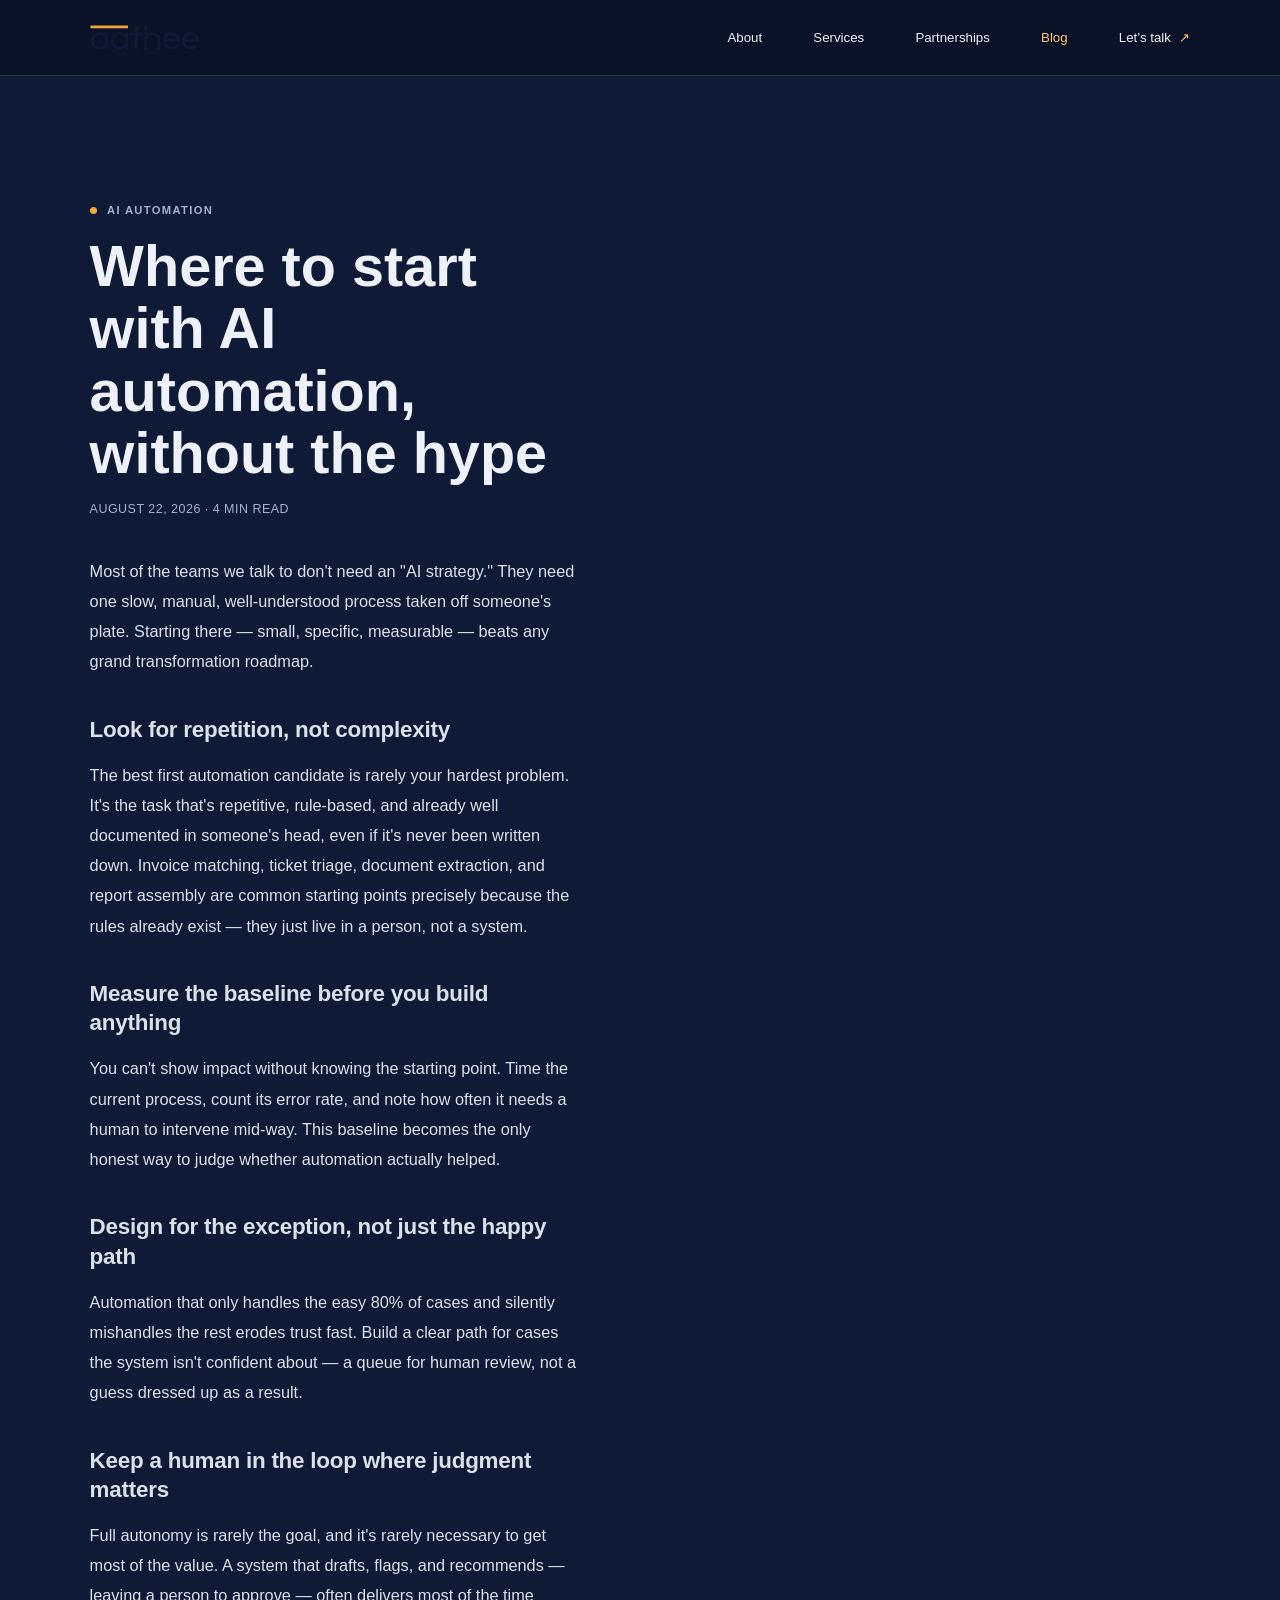
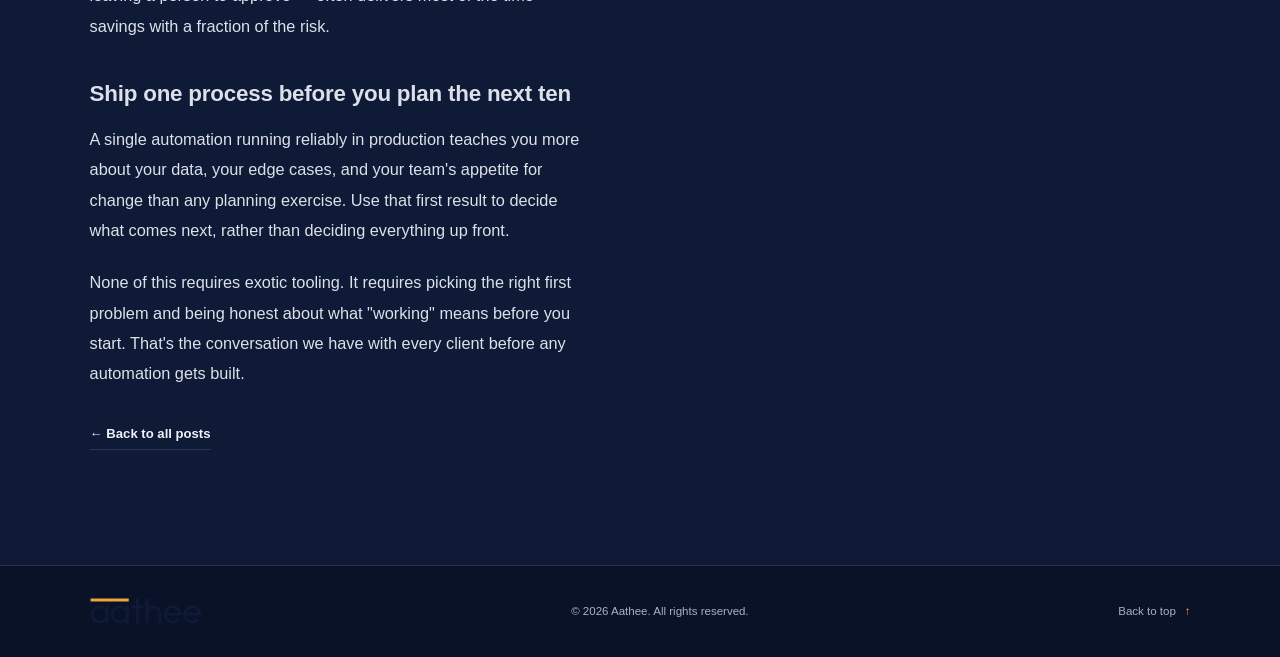
==== blog-ai-automation-where-to-start.html @ f7e542e9 "Add blog section with listing page and three articles Adds a Blog nav link, a blog.html listing page" ====
<!doctype html>
<html lang="en">
<head>
  <meta charset="utf-8">
  <meta name="viewport" content="width=device-width, initial-scale=1">
  <meta name="theme-color" content="#0E1A36">
  <meta name="description" content="Most teams don't need a grand AI strategy — they need one well-chosen process automated well. A grounded way to find it.">
  <title>Where to start with AI automation, without the hype — Aathee Blog</title>
  <link rel="icon" href="assets/brand/favicon.ico" sizes="32x32">
  <link rel="icon" href="assets/brand/favicon.svg" type="image/svg+xml">
  <link rel="apple-touch-icon" href="assets/brand/apple-touch-icon.png">
  <link rel="manifest" href="assets/brand/manifest.webmanifest">
  <link rel="stylesheet" href="style.css">
  <script src="script.js" defer></script>
</head>
<body>
  <header class="site-header site-header--static">
    <a class="wordmark" href="index.html" aria-label="Aathee home"><img src="assets/brand/aathee-wordmark-color.svg" alt=""></a>
    <nav class="site-nav" aria-label="Main navigation">
      <a href="index.html#about">About</a>
      <a href="index.html#services">Services</a>
      <a href="index.html#partnerships">Partnerships</a>
      <a href="blog.html" aria-current="page">Blog</a>
      <a class="nav-contact" href="index.html#contact">Let’s talk <span aria-hidden="true">↗</span></a>
    </nav>
  </header>

  <main>
    <article class="post section-wrap">
      <p class="eyebrow"><span class="eyebrow__dot"></span> AI Automation</p>
      <h1>Where to start with AI automation, without the hype</h1>
      <p class="post__meta"><time datetime="2026-08-22">August 22, 2026</time> · 4 min read</p>
      <div class="post__body">
        <p>Most of the teams we talk to don't need an "AI strategy." They need one slow, manual, well-understood process taken off someone's plate. Starting there — small, specific, measurable — beats any grand transformation roadmap.</p>

        <h2>Look for repetition, not complexity</h2>
        <p>The best first automation candidate is rarely your hardest problem. It's the task that's repetitive, rule-based, and already well documented in someone's head, even if it's never been written down. Invoice matching, ticket triage, document extraction, and report assembly are common starting points precisely because the rules already exist — they just live in a person, not a system.</p>

        <h2>Measure the baseline before you build anything</h2>
        <p>You can't show impact without knowing the starting point. Time the current process, count its error rate, and note how often it needs a human to intervene mid-way. This baseline becomes the only honest way to judge whether automation actually helped.</p>

        <h2>Design for the exception, not just the happy path</h2>
        <p>Automation that only handles the easy 80% of cases and silently mishandles the rest erodes trust fast. Build a clear path for cases the system isn't confident about — a queue for human review, not a guess dressed up as a result.</p>

        <h2>Keep a human in the loop where judgment matters</h2>
        <p>Full autonomy is rarely the goal, and it's rarely necessary to get most of the value. A system that drafts, flags, and recommends — leaving a person to approve — often delivers most of the time savings with a fraction of the risk.</p>

        <h2>Ship one process before you plan the next ten</h2>
        <p>A single automation running reliably in production teaches you more about your data, your edge cases, and your team's appetite for change than any planning exercise. Use that first result to decide what comes next, rather than deciding everything up front.</p>

        <p>None of this requires exotic tooling. It requires picking the right first problem and being honest about what "working" means before you start. That's the conversation we have with every client before any automation gets built.</p>
      </div>
      <a class="text-link" href="blog.html">← Back to all posts</a>
    </article>
  </main>

  <footer class="site-footer">
    <a class="wordmark wordmark--footer" href="index.html" aria-label="Aathee, back to top"><img src="assets/brand/aathee-wordmark-color.svg" alt=""></a>
    <p>© 2026 Aathee. All rights reserved.</p>
    <a class="footer-top" href="index.html#home">Back to top <span aria-hidden="true">↑</span></a>
  </footer>
</body>
</html>
---- style.css ----
/* Aathee's visual foundation: midnight navy, network blue, and saffron light. */
:root {
  color-scheme: dark;
  --color-paper: #0e1a36;
  --color-white: #eef2f8;
  --color-ink: #eef2f8;
  --color-muted: #a6b2ca;
  --color-line: rgb(166 187 226 / 18%);
  --color-sun: #f2a33a;
  --color-sun-light: #ffc46b;
  --color-sea: #81afff;
  --color-panel: #121f3d;
  --color-deep: #091226;
  --font-body: "Avenir Next", Avenir, "Segoe UI", sans-serif;
  --font-display: Georgia, "Times New Roman", serif;
  --page-gutter: 7vw;
}

* { box-sizing: border-box; }
html { scroll-behavior: smooth; scroll-padding-top: 5.5rem; }
body { margin: 0; background: var(--color-paper); color: var(--color-ink); font-family: var(--font-body); font-size: 16px; -webkit-font-smoothing: antialiased; }
a { color: inherit; text-decoration: none; }
button, input, textarea { font: inherit; }
::selection { color: #0e1a36; background: var(--color-sun-light); }

.site-header {
  position: absolute;
  z-index: 2;
  top: 0;
  left: 0;
  display: flex;
  width: 100%;
  height: 76px;
  align-items: center;
  justify-content: space-between;
  padding: 0 var(--page-gutter);
  color: var(--color-white);
}
.wordmark { display: inline-flex; width: clamp(90px, 9vw, 118px); flex: 0 0 auto; }
.wordmark img { display: block; width: 100%; height: auto; }
.site-nav { display: flex; align-items: center; gap: clamp(1.25rem, 4vw, 3.5rem); font-size: .83rem; }
.site-nav a, .footer-top { transition: opacity .2s ease; }
.site-nav a:hover, .footer-top:hover { opacity: .7; }
.nav-contact span { padding-left: .3rem; color: var(--color-sun-light); }

.hero {
  position: relative;
  display: flex;
  min-height: min(790px, 100svh);
  min-height: max(660px, min(790px, 100svh));
  align-items: center;
  overflow: hidden;
  background: var(--color-deep);
  color: var(--color-white);
}
.hero::after {
  position: absolute;
  inset: 0;
  background: linear-gradient(90deg, rgb(5 10 25 / 88%) 0%, rgb(7 15 33 / 72%) 36%, rgb(7 15 33 / 22%) 70%, rgb(7 15 33 / 8%) 100%), linear-gradient(0deg, rgb(8 15 33 / 78%) 0%, transparent 36%);
  content: "";
}
.hero__image { position: absolute; inset: 0; width: 100%; height: 100%; object-fit: cover; object-position: center 54%; animation: image-arrive 1.2s ease-out both; }
.hero__content { position: relative; z-index: 1; width: min(760px, 80%); margin: 3rem 0 0 var(--page-gutter); animation: rise-in .8s .12s both; }
.eyebrow { display: flex; align-items: center; gap: .65rem; margin: 0; color: var(--color-muted); font-size: .7rem; font-weight: 650; letter-spacing: .12em; text-transform: uppercase; }
.hero__eyebrow { color: rgb(255 255 255 / 84%); }
.hero__eyebrow span { width: 7px; height: 7px; border-radius: 50%; background: var(--color-sun-light); }
.hero h1, h2 { margin: 0; font-size: clamp(3.2rem, 7.6vw, 6.8rem); font-weight: 450; letter-spacing: -.055em; line-height: .99; }
.hero h1 { margin-top: 1.5rem; }
.hero h1 em, h2 em { color: var(--color-sun-light); font-family: var(--font-display); font-weight: 400; }
.hero__summary { max-width: 27rem; margin: 1.5rem 0 2rem; color: rgb(255 255 255 / 86%); font-size: 1rem; line-height: 1.7; }
.button { display: inline-flex; min-height: 52px; align-items: center; justify-content: center; gap: 2rem; padding: 0 1.35rem; border: 1px solid transparent; cursor: pointer; font-size: .84rem; font-weight: 600; transition: background .2s ease, color .2s ease, transform .2s ease; }
.button:hover { transform: translateY(-2px); }
.button span { font-size: 1.05rem; }
.button--light { background: var(--color-sun); color: #0e1a36; }
.button--light:hover { background: var(--color-sun-light); }
.hero__scroll, .hero__index { position: absolute; z-index: 1; bottom: 2rem; color: rgb(255 255 255 / 78%); font-size: .67rem; letter-spacing: .09em; text-transform: uppercase; }
.hero__scroll { left: var(--page-gutter); display: flex; align-items: center; gap: .8rem; }
.hero__scroll span:last-child { font-size: 1rem; }
.hero__index { right: var(--page-gutter); }

.section-wrap { padding-right: var(--page-gutter); padding-left: var(--page-gutter); }
.about { display: grid; grid-template-columns: 1fr 2.1fr; gap: 3rem; padding-top: clamp(6rem, 11vw, 10rem); padding-bottom: clamp(6rem, 11vw, 10rem); }
.about__label { display: flex; flex-direction: column; align-items: flex-start; justify-content: space-between; }
.eyebrow__dot { width: 7px; height: 7px; border-radius: 50%; background: var(--color-sun); }
.section-number { color: #90a1c0; font-family: var(--font-display); font-size: 1rem; }
.about h2, .services h2, .contact h2 { font-size: clamp(2.5rem, 5.4vw, 4.6rem); line-height: 1.07; }
.about h2 em, .services h2 em, .contact h2 em { color: var(--color-sun-light); }
.about__details { display: grid; grid-template-columns: 1fr 1fr; column-gap: 3rem; row-gap: 1.25rem; margin-top: 2rem; }
.about__details p { margin: 0; color: var(--color-muted); font-size: .9rem; line-height: 1.8; }
.about__details .about__lead { color: var(--color-ink); font-size: 1.05rem; line-height: 1.65; }
.text-link { display: inline-flex; width: fit-content; align-items: center; gap: .8rem; border-bottom: 1px solid var(--color-line); padding-bottom: .45rem; font-size: .82rem; font-weight: 600; }
.text-link span { color: var(--color-sun); }

.services { background: var(--color-panel); }
.services__inner { padding-top: clamp(5rem, 9vw, 8rem); padding-bottom: clamp(5rem, 9vw, 8rem); }
.services__heading { display: flex; align-items: flex-end; justify-content: space-between; gap: 2rem; margin-bottom: 3rem; }
.services h2 { margin-top: 1.3rem; }
.services__intro { max-width: 18rem; margin: 0 0 .45rem; color: var(--color-muted); font-size: .9rem; line-height: 1.75; }
.service-grid { display: grid; grid-template-columns: repeat(4, 1fr); border-top: 1px solid var(--color-line); border-bottom: 1px solid var(--color-line); }
.service-card { position: relative; min-height: 256px; padding: 1.7rem 1.45rem 2rem 0; }
.service-card + .service-card { border-left: 1px solid var(--color-line); padding-left: 1.45rem; }
.service-card__icon { display: inline-flex; width: 34px; height: 34px; align-items: center; justify-content: center; color: #9ebeff; }
.service-card__icon svg { width: 32px; height: 32px; }
.service-card__number { position: absolute; top: 1.9rem; right: 1.25rem; color: #90a1c0; font-family: var(--font-display); font-size: .78rem; }
.service-card h3 { margin: 1.65rem 0 .65rem; font-size: 1rem; font-weight: 600; }
.service-card p { max-width: 15rem; margin: 0; color: var(--color-muted); font-size: .82rem; line-height: 1.7; }
.service-card__arrow { position: absolute; right: 1.25rem; bottom: 1.35rem; color: var(--color-sun); opacity: 0; transform: translate(-4px, 4px); transition: opacity .2s ease, transform .2s ease; }
.service-card:hover .service-card__arrow { opacity: 1; transform: translate(0); }

.contact { display: grid; grid-template-columns: 1fr 1fr; gap: clamp(3rem, 10vw, 9rem); padding-top: clamp(6rem, 11vw, 10rem); padding-bottom: clamp(6rem, 11vw, 10rem); }
.contact__intro { position: relative; }
.contact__intro .section-number { position: absolute; top: 0; right: 0; }
.contact h2 { margin-top: 2.7rem; }
.contact__intro > p:not(.eyebrow) { max-width: 23rem; margin: 1.25rem 0 1.5rem; color: var(--color-muted); font-size: .9rem; line-height: 1.75; }
.contact-details { align-self: center; }
.contact-details__label { margin: 0 0 1.2rem; color: var(--color-muted); font-size: .7rem; font-weight: 650; letter-spacing: .12em; text-transform: uppercase; }
.contact-detail { display: flex; align-items: baseline; justify-content: space-between; gap: 1rem; border-bottom: 1px solid var(--color-line); padding: 1.1rem 0; }
.contact-detail__type { color: var(--color-muted); font-size: .78rem; }
.contact-detail__value { font-size: .95rem; }
.contact-detail__value span { padding-left: .55rem; color: var(--color-sun); transition: transform .2s ease; }
.contact-detail:hover .contact-detail__value span { display: inline-block; transform: translate(2px, -2px); }

.partnerships { display: grid; grid-template-columns: .9fr 1.1fr; gap: clamp(3rem, 9vw, 8rem); padding-top: clamp(6rem, 11vw, 10rem); padding-bottom: clamp(6rem, 11vw, 10rem); }
.partnerships__intro { position: relative; }
.partnerships__intro .section-number { position: absolute; top: 0; right: 0; }
.partnerships h2 { margin-top: 2.7rem; font-size: clamp(2.5rem, 5.4vw, 4.6rem); line-height: 1.07; }
.partnerships h2 em { color: var(--color-sun-light); }
.partnerships__intro > p:not(.eyebrow) { max-width: 27rem; margin: 1.25rem 0 0; color: var(--color-muted); font-size: .9rem; line-height: 1.75; }
.partnerships__intro > .partnerships__lead { color: var(--color-ink); font-size: 1.05rem; line-height: 1.65; }
.partnerships__services { align-self: center; }
.partnerships__label { margin: 0 0 1rem; color: var(--color-muted); font-size: .7rem; font-weight: 650; letter-spacing: .12em; text-transform: uppercase; }
.partnership-list { margin: 0; padding: 0; border-top: 1px solid var(--color-line); list-style: none; }
.partnership-list li { display: grid; grid-template-columns: 2.25rem 1fr; gap: .65rem; border-bottom: 1px solid var(--color-line); padding: 1rem 0; }
.partnership-list__number { padding-top: .12rem; color: var(--color-sun); font-family: var(--font-display); font-size: .82rem; }
.partnership-list h3 { margin: 0; font-size: .9rem; font-weight: 600; }
.partnership-list p { margin: .4rem 0 0; color: var(--color-muted); font-size: .8rem; line-height: 1.6; }

.site-footer { display: flex; min-height: 92px; align-items: center; justify-content: space-between; gap: 1rem; border-top: 1px solid var(--color-line); background: var(--color-deep); padding: 1.25rem var(--page-gutter); }
.wordmark--footer { width: 112px; }
.site-footer p, .footer-top { margin: 0; color: var(--color-muted); font-size: .72rem; }
.footer-top span { padding-left: .35rem; color: var(--color-sun); }

.site-header--static { position: static; border-bottom: 1px solid var(--color-line); background: var(--color-deep); }
.site-header--static .wordmark { width: clamp(90px, 9vw, 110px); }
.site-nav a[aria-current="page"] { color: var(--color-sun-light); }

.page-hero { max-width: 46rem; padding-top: clamp(5rem, 10vw, 8rem); padding-bottom: clamp(3rem, 6vw, 4.5rem); }
.page-hero h1 { font-size: clamp(2.8rem, 6.4vw, 5.2rem); }
.page-hero h1 em { color: var(--color-sun-light); font-family: var(--font-display); font-weight: 400; }
.page-hero__lead { max-width: 32rem; margin: 1.5rem 0 0; color: var(--color-muted); font-size: 1.02rem; line-height: 1.75; }

.blog-list { display: flex; flex-direction: column; padding-bottom: clamp(5rem, 9vw, 8rem); border-top: 1px solid var(--color-line); }
.blog-card { padding: 2.25rem 0; border-bottom: 1px solid var(--color-line); }
.blog-card__meta { margin: 0 0 .75rem; color: var(--color-muted); font-size: .72rem; font-weight: 650; letter-spacing: .1em; text-transform: uppercase; }
.blog-card__meta span { color: var(--color-sun); }
.blog-card h2 { margin: 0 0 .85rem; font-size: clamp(1.35rem, 2.6vw, 1.9rem); font-weight: 600; letter-spacing: -.02em; line-height: 1.25; }
.blog-card h2 a { transition: color .2s ease; }
.blog-card h2 a:hover { color: var(--color-sun-light); }
.blog-card p { max-width: 42rem; margin: 0 0 1.1rem; color: var(--color-muted); font-size: .92rem; line-height: 1.75; }

.post { max-width: 42rem; padding-top: clamp(5rem, 10vw, 8rem); padding-bottom: clamp(5rem, 9vw, 8rem); }
.post h1 { margin: 1.2rem 0 0; font-size: clamp(2.3rem, 5vw, 3.6rem); line-height: 1.08; }
.post__meta { margin: 1.1rem 0 0; color: var(--color-muted); font-size: .78rem; letter-spacing: .04em; text-transform: uppercase; }
.post__body { margin-top: 2.5rem; color: rgb(238 242 248 / 92%); font-size: 1.02rem; line-height: 1.85; }
.post__body p { margin: 0 0 1.4rem; }
.post__body h2 { margin: 2.4rem 0 1rem; font-size: 1.4rem; font-weight: 600; letter-spacing: -.01em; line-height: 1.3; }
.post__body ul { margin: 0 0 1.4rem; padding-left: 1.2rem; color: rgb(238 242 248 / 92%); }
.post__body li { margin-bottom: .55rem; line-height: 1.75; }
.post__body + .text-link { margin-top: 1rem; }

@media (max-width: 560px) {
  .page-hero, .post { padding-top: 4rem; }
  .blog-card { padding: 1.75rem 0; }
}

/* Reveal motion only activates when JavaScript is available. */
.js-enabled .reveal { opacity: 0; transform: translateY(16px); transition: opacity .65s ease, transform .65s ease; }
.js-enabled .reveal.is-visible { opacity: 1; transform: translateY(0); }
@keyframes rise-in { from { opacity: 0; transform: translateY(18px); } to { opacity: 1; transform: translateY(0); } }
@keyframes image-arrive { from { transform: scale(1.035); } to { transform: scale(1); } }

@media (min-width: 1500px) { :root { --page-gutter: max(7vw, calc((100vw - 1320px) / 2)); } }
@media (max-width: 800px) {
  :root { --page-gutter: 6vw; }
  .about { grid-template-columns: 1fr; gap: 2.5rem; }
  .about__label { flex-direction: row; align-items: center; }
  .about__body { max-width: 680px; }
  .service-grid { grid-template-columns: repeat(2, 1fr); }
  .service-card { min-height: 230px; padding-right: 1rem; }
  .service-card + .service-card { padding-left: 1rem; }
  .service-card:nth-child(3) { border-left: 0; }
  .service-card:nth-child(n+3) { border-top: 1px solid var(--color-line); }
  .partnerships { grid-template-columns: 1fr; gap: 2.5rem; }
  .contact { gap: 3rem; }
}
@media (max-width: 560px) {
  :root { --page-gutter: 1.25rem; }
  .site-header { height: 68px; }
  .site-nav { gap: 1.1rem; font-size: .75rem; }
  .site-nav a:first-child { display: none; }
  .hero { min-height: 680px; min-height: max(600px, 92svh); align-items: flex-end; padding-bottom: 8rem; }
  .hero__image { object-position: 62% center; }
  .hero::after { background: linear-gradient(90deg, rgb(5 10 25 / 76%), rgb(7 15 33 / 12%)), linear-gradient(0deg, rgb(8 15 33 / 82%), transparent 72%); }
  .hero__content { width: calc(100% - 2 * var(--page-gutter)); margin: 0 var(--page-gutter); }
  .hero h1 { font-size: clamp(3rem, 13vw, 4.2rem); }
  .hero__summary { max-width: 20rem; font-size: .9rem; }
  .hero__scroll, .hero__index { bottom: 1.5rem; }
  .about__details { grid-template-columns: 1fr; gap: 1rem; }
  .about h2, .services h2, .contact h2 { font-size: clamp(2.35rem, 10vw, 3.35rem); }
  .services__heading { display: block; }
  .services__intro { margin-top: 1.25rem; }
  .service-grid { grid-template-columns: 1fr; }
  .service-card, .service-card + .service-card { min-height: 205px; border-left: 0; padding: 1.35rem .25rem 1.5rem 0; }
  .service-card + .service-card { border-top: 1px solid var(--color-line); }
  .service-card h3 { margin-top: 1rem; }
  .service-card__number { top: 1.55rem; right: .25rem; }
  .contact { grid-template-columns: 1fr; gap: 3rem; }
  .partnerships h2 { font-size: clamp(2.35rem, 10vw, 3.35rem); }
  .contact__intro .section-number { right: .1rem; }
  .site-footer { min-height: 100px; flex-wrap: wrap; }
  .site-footer p { order: 3; width: 100%; }
}
@media (prefers-reduced-motion: reduce) {
  *, *::before, *::after { scroll-behavior: auto !important; animation-duration: .01ms !important; animation-iteration-count: 1 !important; transition-duration: .01ms !important; }
  .js-enabled .reveal { opacity: 1; transform: none; }
}
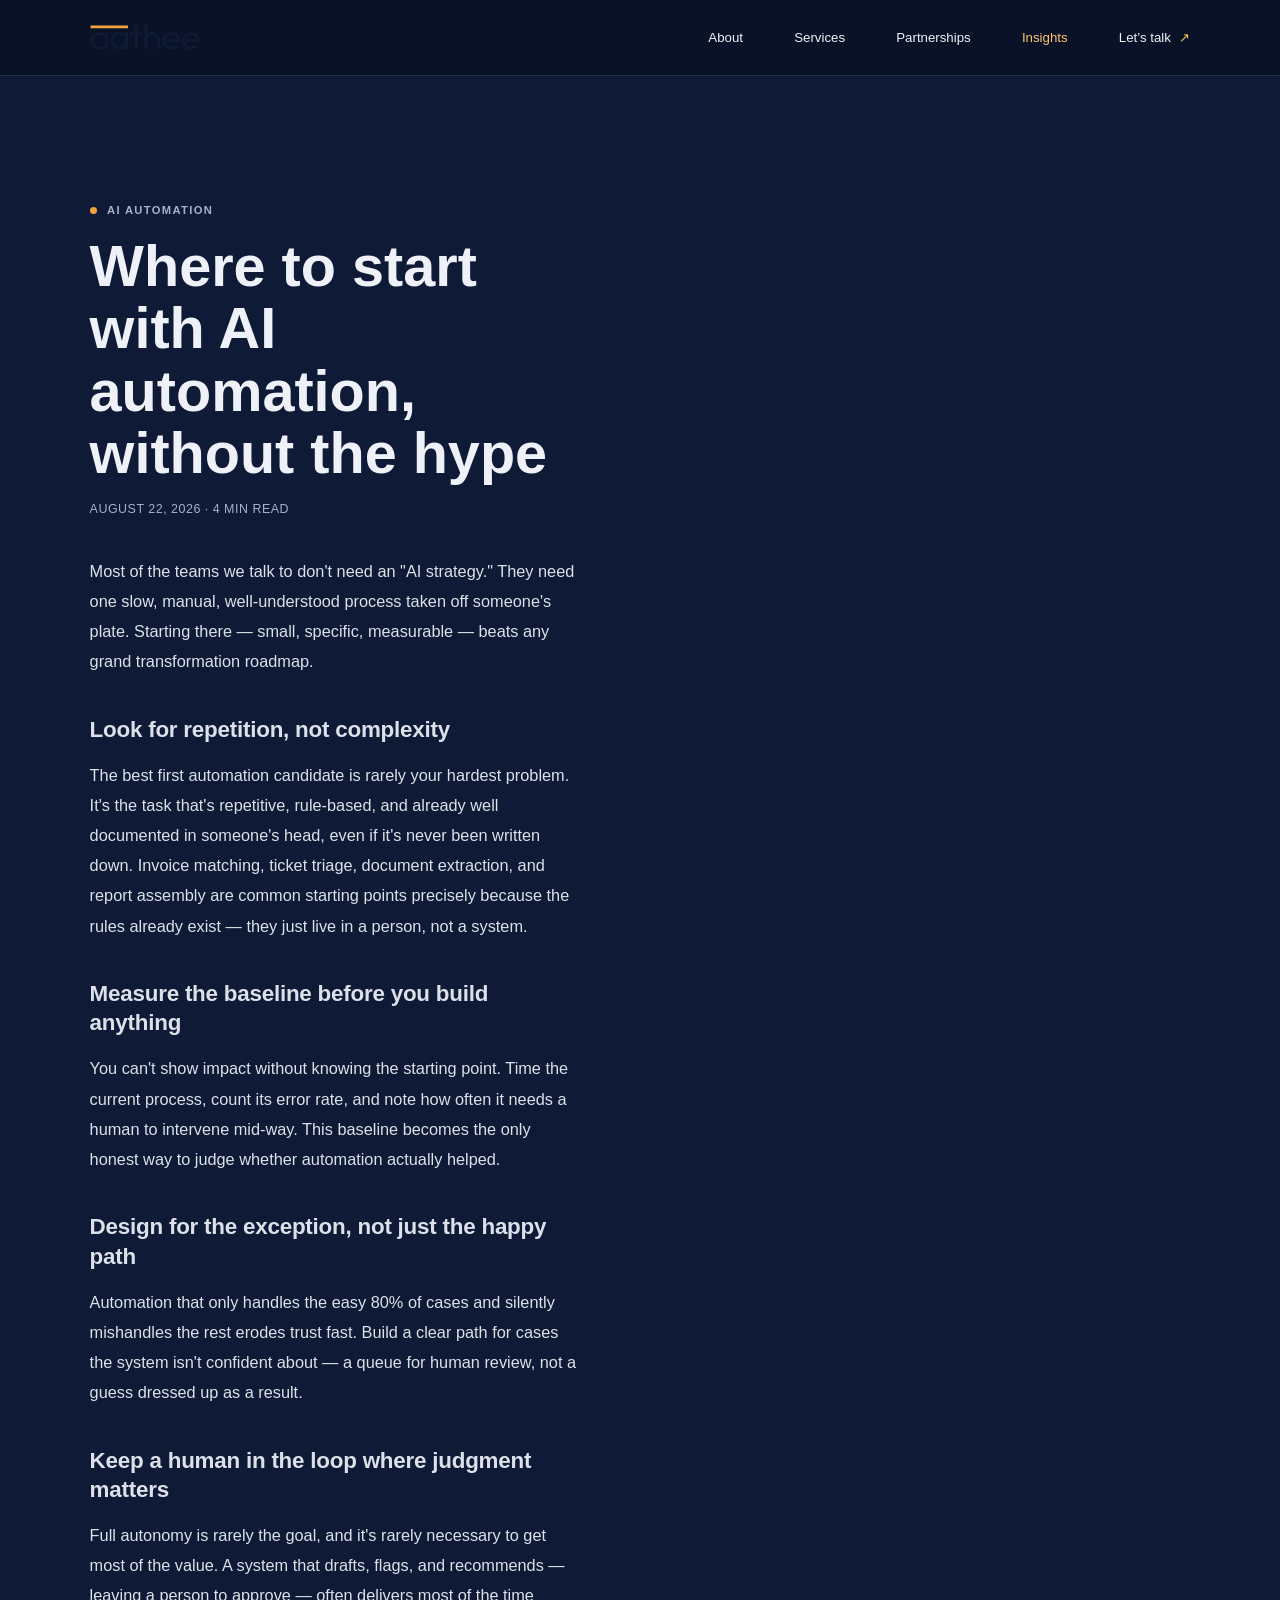
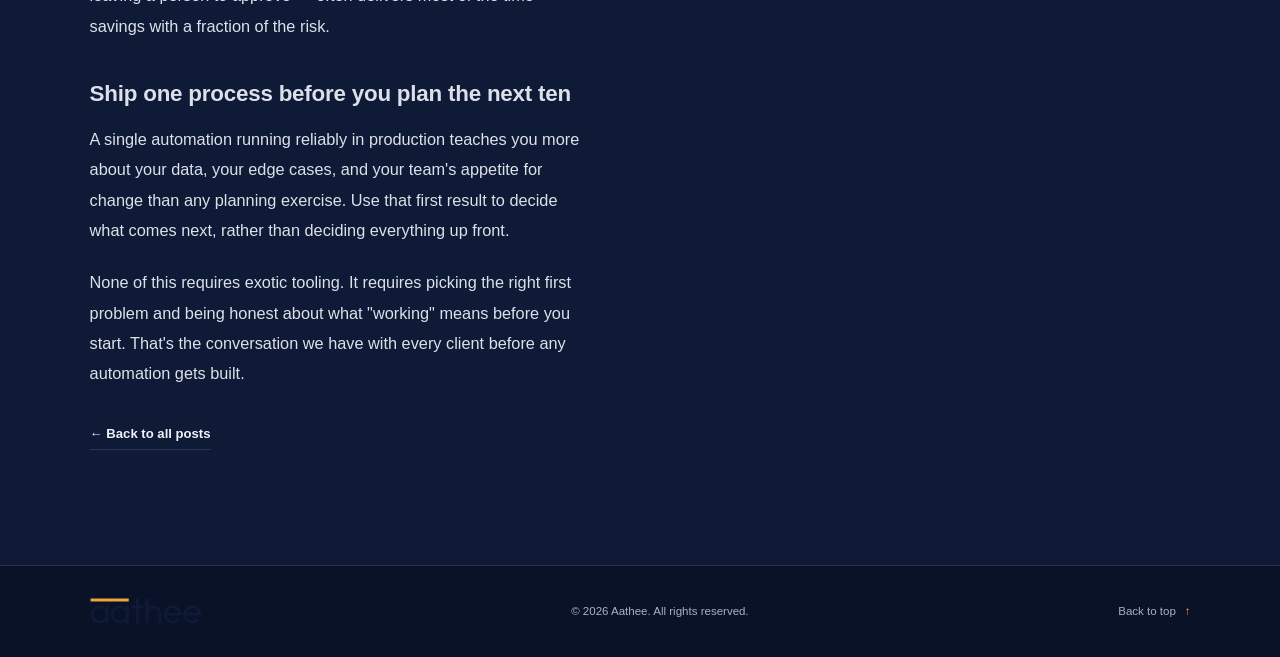
==== commit aac412cc: "Add UX maturity layer: problem recognition, service depth, trust, and structured conversion Implemen" ====
--- a/blog-ai-automation-where-to-start.html
+++ b/blog-ai-automation-where-to-start.html
@@ -14,18 +14,22 @@
   <script src="script.js" defer></script>
 </head>
 <body>
+  <a class="skip-link" href="#main">Skip to content</a>
   <header class="site-header site-header--static">
     <a class="wordmark" href="index.html" aria-label="Aathee home"><img src="assets/brand/aathee-wordmark-color.svg" alt=""></a>
-    <nav class="site-nav" aria-label="Main navigation">
+    <button class="nav-toggle" type="button" aria-expanded="false" aria-controls="site-nav" aria-label="Toggle navigation">
+      <svg viewBox="0 0 24 24" fill="none" aria-hidden="true"><path d="M3 6h18M3 12h18M3 18h18" stroke="currentColor" stroke-width="1.6" stroke-linecap="round"/></svg>
+    </button>
+    <nav class="site-nav" id="site-nav" aria-label="Main navigation">
       <a href="index.html#about">About</a>
       <a href="index.html#services">Services</a>
       <a href="index.html#partnerships">Partnerships</a>
-      <a href="blog.html" aria-current="page">Blog</a>
+      <a href="blog.html" aria-current="page">Insights</a>
       <a class="nav-contact" href="index.html#contact">Let’s talk <span aria-hidden="true">↗</span></a>
     </nav>
   </header>
 
-  <main>
+  <main id="main">
     <article class="post section-wrap">
       <p class="eyebrow"><span class="eyebrow__dot"></span> AI Automation</p>
       <h1>Where to start with AI automation, without the hype</h1>
--- a/style.css
+++ b/style.css
@@ -22,6 +22,24 @@
 a { color: inherit; text-decoration: none; }
 button, input, textarea { font: inherit; }
 ::selection { color: #0e1a36; background: var(--color-sun-light); }
+a:focus-visible, button:focus-visible, input:focus-visible, textarea:focus-visible, summary:focus-visible {
+  outline: 2px solid var(--color-sun-light);
+  outline-offset: 3px;
+  border-radius: 2px;
+}
+.skip-link {
+  position: absolute;
+  z-index: 20;
+  top: -3rem;
+  left: 0;
+  padding: .85rem 1.25rem;
+  background: var(--color-sun);
+  color: #0e1a36;
+  font-size: .82rem;
+  font-weight: 700;
+  transition: top .2s ease;
+}
+.skip-link:focus { top: 0; }
 
 .site-header {
   position: absolute;
@@ -42,6 +60,8 @@
 .site-nav a, .footer-top { transition: opacity .2s ease; }
 .site-nav a:hover, .footer-top:hover { opacity: .7; }
 .nav-contact span { padding-left: .3rem; color: var(--color-sun-light); }
+.nav-toggle { display: none; width: 34px; height: 34px; padding: 0; border: 0; background: transparent; color: inherit; cursor: pointer; align-items: center; justify-content: center; }
+.nav-toggle svg { width: 22px; height: 22px; }
 
 .hero {
   position: relative;
@@ -68,11 +88,14 @@
 .hero h1 { margin-top: 1.5rem; }
 .hero h1 em, h2 em { color: var(--color-sun-light); font-family: var(--font-display); font-weight: 400; }
 .hero__summary { max-width: 27rem; margin: 1.5rem 0 2rem; color: rgb(255 255 255 / 86%); font-size: 1rem; line-height: 1.7; }
+.hero__actions { display: flex; align-items: center; gap: 1.75rem; flex-wrap: wrap; }
 .button { display: inline-flex; min-height: 52px; align-items: center; justify-content: center; gap: 2rem; padding: 0 1.35rem; border: 1px solid transparent; cursor: pointer; font-size: .84rem; font-weight: 600; transition: background .2s ease, color .2s ease, transform .2s ease; }
 .button:hover { transform: translateY(-2px); }
 .button span { font-size: 1.05rem; }
 .button--light { background: var(--color-sun); color: #0e1a36; }
 .button--light:hover { background: var(--color-sun-light); }
+.text-link--light { border-bottom-color: rgb(255 255 255 / 32%); color: rgb(255 255 255 / 92%); }
+.text-link--light span { color: var(--color-sun-light); }
 .hero__scroll, .hero__index { position: absolute; z-index: 1; bottom: 2rem; color: rgb(255 255 255 / 78%); font-size: .67rem; letter-spacing: .09em; text-transform: uppercase; }
 .hero__scroll { left: var(--page-gutter); display: flex; align-items: center; gap: .8rem; }
 .hero__scroll span:last-child { font-size: 1rem; }
@@ -91,34 +114,97 @@
 .text-link { display: inline-flex; width: fit-content; align-items: center; gap: .8rem; border-bottom: 1px solid var(--color-line); padding-bottom: .45rem; font-size: .82rem; font-weight: 600; }
 .text-link span { color: var(--color-sun); }
 
+.problems { padding-top: clamp(5rem, 9vw, 8rem); padding-bottom: clamp(5rem, 9vw, 8rem); }
+.problems__intro { position: relative; max-width: 46rem; margin-bottom: 2.5rem; }
+.problems__intro .section-number { position: absolute; top: 0; right: 0; }
+.problems h2 { margin-top: 1.3rem; font-size: clamp(2.3rem, 4.6vw, 3.6rem); line-height: 1.1; }
+.problems h2 em { color: var(--color-sun-light); font-family: var(--font-display); font-weight: 400; }
+.problems__lead { max-width: 34rem; margin: 1.1rem 0 0; color: var(--color-muted); font-size: .95rem; line-height: 1.75; }
+.problem-grid { display: grid; grid-template-columns: repeat(2, 1fr); column-gap: 3rem; row-gap: 1.75rem; margin: 0; padding-top: 1.75rem; list-style: none; border-top: 1px solid var(--color-line); }
+.problem-item h3 { margin: 0 0 .4rem; font-size: .95rem; font-weight: 600; }
+.problem-item p { margin: 0; color: var(--color-muted); font-size: .85rem; line-height: 1.7; }
+
 .services { background: var(--color-panel); }
 .services__inner { padding-top: clamp(5rem, 9vw, 8rem); padding-bottom: clamp(5rem, 9vw, 8rem); }
 .services__heading { display: flex; align-items: flex-end; justify-content: space-between; gap: 2rem; margin-bottom: 3rem; }
 .services h2 { margin-top: 1.3rem; }
+.services__heading .section-number { display: block; margin-top: .5rem; }
 .services__intro { max-width: 18rem; margin: 0 0 .45rem; color: var(--color-muted); font-size: .9rem; line-height: 1.75; }
 .service-grid { display: grid; grid-template-columns: repeat(4, 1fr); border-top: 1px solid var(--color-line); border-bottom: 1px solid var(--color-line); }
 .service-card { position: relative; min-height: 256px; padding: 1.7rem 1.45rem 2rem 0; }
 .service-card + .service-card { border-left: 1px solid var(--color-line); padding-left: 1.45rem; }
+.service-card summary { display: block; cursor: pointer; list-style: none; }
+.service-card summary::marker, .service-card summary::-webkit-details-marker { display: none; }
 .service-card__icon { display: inline-flex; width: 34px; height: 34px; align-items: center; justify-content: center; color: #9ebeff; }
 .service-card__icon svg { width: 32px; height: 32px; }
 .service-card__number { position: absolute; top: 1.9rem; right: 1.25rem; color: #90a1c0; font-family: var(--font-display); font-size: .78rem; }
 .service-card h3 { margin: 1.65rem 0 .65rem; font-size: 1rem; font-weight: 600; }
-.service-card p { max-width: 15rem; margin: 0; color: var(--color-muted); font-size: .82rem; line-height: 1.7; }
-.service-card__arrow { position: absolute; right: 1.25rem; bottom: 1.35rem; color: var(--color-sun); opacity: 0; transform: translate(-4px, 4px); transition: opacity .2s ease, transform .2s ease; }
-.service-card:hover .service-card__arrow { opacity: 1; transform: translate(0); }
+.service-card summary p { max-width: 15rem; margin: 0; color: var(--color-muted); font-size: .82rem; line-height: 1.7; }
+.service-card__arrow { position: absolute; right: 1.25rem; bottom: 1.35rem; color: var(--color-sun); opacity: .4; transition: opacity .2s ease, transform .25s ease; }
+.service-card:hover .service-card__arrow { opacity: 1; }
+.service-card[open] .service-card__arrow { opacity: 1; transform: rotate(90deg); }
+.service-card__detail { margin-top: 1.5rem; padding-top: 1.3rem; border-top: 1px solid var(--color-line); }
+.service-card__detail dl { margin: 0 0 1.15rem; }
+.service-card__detail dt { margin-top: .9rem; color: var(--color-sun); font-size: .68rem; font-weight: 650; letter-spacing: .08em; text-transform: uppercase; }
+.service-card__detail dt:first-child { margin-top: 0; }
+.service-card__detail dd { margin: .35rem 0 0; color: var(--color-muted); font-size: .84rem; line-height: 1.7; }
+
+.why-aathee { padding-top: clamp(6rem, 10vw, 9rem); padding-bottom: clamp(6rem, 10vw, 9rem); }
+.why-aathee__intro { position: relative; max-width: 40rem; margin-bottom: 2.5rem; }
+.why-aathee__intro .section-number { position: absolute; top: 0; right: 0; }
+.why-aathee h2 { margin-top: 1.3rem; font-size: clamp(2.3rem, 4.6vw, 3.6rem); line-height: 1.1; }
+.why-aathee h2 em { color: var(--color-sun-light); font-family: var(--font-display); font-weight: 400; }
+.pillar-list { display: grid; grid-template-columns: repeat(2, 1fr); column-gap: 3rem; margin: 0; padding: 0; list-style: none; border-top: 1px solid var(--color-line); }
+.pillar-list li { display: grid; grid-template-columns: 2.25rem 1fr; gap: .65rem; border-bottom: 1px solid var(--color-line); padding: 1.1rem 0; }
+.pillar-list__number { padding-top: .12rem; color: var(--color-sun); font-family: var(--font-display); font-size: .82rem; }
+.pillar-list h3 { margin: 0; font-size: .9rem; font-weight: 600; }
+.pillar-list p { margin: .4rem 0 0; color: var(--color-muted); font-size: .8rem; line-height: 1.6; }
+
+.proof { background: var(--color-panel); padding-top: clamp(6rem, 10vw, 9rem); padding-bottom: clamp(6rem, 10vw, 9rem); }
+.proof__intro { position: relative; max-width: 42rem; margin-bottom: 2.75rem; }
+.proof__intro .section-number { position: absolute; top: 0; right: 0; }
+.proof h2 { margin-top: 1.3rem; font-size: clamp(2.3rem, 4.6vw, 3.6rem); line-height: 1.1; }
+.proof h2 em { color: var(--color-sun-light); font-family: var(--font-display); font-weight: 400; }
+.proof__lead { max-width: 36rem; margin: 1.1rem 0 0; color: var(--color-muted); font-size: .95rem; line-height: 1.75; }
+.proof-steps { display: grid; grid-template-columns: repeat(4, 1fr); gap: 2rem; margin: 0; padding-top: 1.75rem; list-style: none; border-top: 1px solid var(--color-line); }
+.proof-steps__number { display: block; margin-bottom: .6rem; color: var(--color-sun); font-family: var(--font-display); font-size: 1.1rem; }
+.proof-steps h3 { margin: 0 0 .4rem; font-size: .95rem; font-weight: 600; }
+.proof-steps p { margin: 0; color: var(--color-muted); font-size: .82rem; line-height: 1.7; }
+
+.engagement { padding-top: clamp(6rem, 10vw, 9rem); padding-bottom: clamp(6rem, 10vw, 9rem); }
+.engagement__intro { position: relative; max-width: 40rem; margin-bottom: 2.75rem; }
+.engagement__intro .section-number { position: absolute; top: 0; right: 0; }
+.engagement h2 { margin-top: 1.3rem; font-size: clamp(2.3rem, 4.6vw, 3.6rem); line-height: 1.1; }
+.engagement h2 em { color: var(--color-sun-light); font-family: var(--font-display); font-weight: 400; }
+.process-grid { display: grid; grid-template-columns: repeat(5, 1fr); gap: 1.5rem; margin: 0; padding-top: 1.75rem; list-style: none; border-top: 1px solid var(--color-line); }
+.process-step { padding-top: 1.4rem; border-top: 2px solid var(--color-line); }
+.process-step__number { display: block; margin-bottom: .5rem; color: var(--color-sun); font-family: var(--font-display); font-size: 1.1rem; }
+.process-step h3 { margin: 0 0 .4rem; font-size: .92rem; font-weight: 600; }
+.process-step p { margin: 0; color: var(--color-muted); font-size: .8rem; line-height: 1.65; }
 
 .contact { display: grid; grid-template-columns: 1fr 1fr; gap: clamp(3rem, 10vw, 9rem); padding-top: clamp(6rem, 11vw, 10rem); padding-bottom: clamp(6rem, 11vw, 10rem); }
 .contact__intro { position: relative; }
 .contact__intro .section-number { position: absolute; top: 0; right: 0; }
 .contact h2 { margin-top: 2.7rem; }
 .contact__intro > p:not(.eyebrow) { max-width: 23rem; margin: 1.25rem 0 1.5rem; color: var(--color-muted); font-size: .9rem; line-height: 1.75; }
-.contact-details { align-self: center; }
+.contact-details { align-self: start; }
 .contact-details__label { margin: 0 0 1.2rem; color: var(--color-muted); font-size: .7rem; font-weight: 650; letter-spacing: .12em; text-transform: uppercase; }
 .contact-detail { display: flex; align-items: baseline; justify-content: space-between; gap: 1rem; border-bottom: 1px solid var(--color-line); padding: 1.1rem 0; }
 .contact-detail__type { color: var(--color-muted); font-size: .78rem; }
 .contact-detail__value { font-size: .95rem; }
 .contact-detail__value span { padding-left: .55rem; color: var(--color-sun); transition: transform .2s ease; }
 .contact-detail:hover .contact-detail__value span { display: inline-block; transform: translate(2px, -2px); }
+
+.inquiry-form { margin-top: 2.5rem; padding-top: 2rem; border-top: 1px solid var(--color-line); display: flex; flex-direction: column; gap: 1.25rem; }
+.inquiry-form fieldset { margin: 0; padding: 0; border: 0; }
+.inquiry-form legend { margin: 0 0 .9rem; padding: 0; color: var(--color-muted); font-size: .7rem; font-weight: 650; letter-spacing: .12em; text-transform: uppercase; }
+.inquiry-form__options { display: flex; flex-wrap: wrap; gap: .6rem 1.1rem; margin: 0; padding: 0; }
+.inquiry-form__options label { display: inline-flex; align-items: center; gap: .5rem; font-size: .85rem; color: var(--color-ink); }
+.inquiry-form__options input { accent-color: var(--color-sun); width: 16px; height: 16px; }
+.inquiry-form__field { display: flex; flex-direction: column; gap: .5rem; font-size: .78rem; font-weight: 650; letter-spacing: .06em; text-transform: uppercase; color: var(--color-muted); }
+.inquiry-form__field input, .inquiry-form__field textarea { border: 1px solid var(--color-line); background: var(--color-panel); color: var(--color-ink); padding: .8rem .9rem; font-size: .92rem; font-weight: 400; text-transform: none; letter-spacing: normal; resize: vertical; }
+.inquiry-form button { align-self: flex-start; }
+.inquiry-form__note { margin: 0; color: var(--color-muted); font-size: .74rem; line-height: 1.6; }
 
 .partnerships { display: grid; grid-template-columns: .9fr 1.1fr; gap: clamp(3rem, 9vw, 8rem); padding-top: clamp(6rem, 11vw, 10rem); padding-bottom: clamp(6rem, 11vw, 10rem); }
 .partnerships__intro { position: relative; }
@@ -134,6 +220,7 @@
 .partnership-list__number { padding-top: .12rem; color: var(--color-sun); font-family: var(--font-display); font-size: .82rem; }
 .partnership-list h3 { margin: 0; font-size: .9rem; font-weight: 600; }
 .partnership-list p { margin: .4rem 0 0; color: var(--color-muted); font-size: .8rem; line-height: 1.6; }
+.partnerships__services > .text-link { margin-top: 1.75rem; }
 
 .site-footer { display: flex; min-height: 92px; align-items: center; justify-content: space-between; gap: 1rem; border-top: 1px solid var(--color-line); background: var(--color-deep); padding: 1.25rem var(--page-gutter); }
 .wordmark--footer { width: 112px; }
@@ -192,18 +279,21 @@
   .service-card:nth-child(n+3) { border-top: 1px solid var(--color-line); }
   .partnerships { grid-template-columns: 1fr; gap: 2.5rem; }
   .contact { gap: 3rem; }
+  .problem-grid { grid-template-columns: 1fr; }
+  .pillar-list { grid-template-columns: 1fr; }
+  .proof-steps { grid-template-columns: repeat(2, 1fr); }
+  .process-grid { grid-template-columns: repeat(2, 1fr); }
 }
 @media (max-width: 560px) {
   :root { --page-gutter: 1.25rem; }
   .site-header { height: 68px; }
-  .site-nav { gap: 1.1rem; font-size: .75rem; }
-  .site-nav a:first-child { display: none; }
   .hero { min-height: 680px; min-height: max(600px, 92svh); align-items: flex-end; padding-bottom: 8rem; }
   .hero__image { object-position: 62% center; }
   .hero::after { background: linear-gradient(90deg, rgb(5 10 25 / 76%), rgb(7 15 33 / 12%)), linear-gradient(0deg, rgb(8 15 33 / 82%), transparent 72%); }
   .hero__content { width: calc(100% - 2 * var(--page-gutter)); margin: 0 var(--page-gutter); }
   .hero h1 { font-size: clamp(3rem, 13vw, 4.2rem); }
   .hero__summary { max-width: 20rem; font-size: .9rem; }
+  .hero__actions { flex-direction: column; align-items: flex-start; gap: 1.25rem; }
   .hero__scroll, .hero__index { bottom: 1.5rem; }
   .about__details { grid-template-columns: 1fr; gap: 1rem; }
   .about h2, .services h2, .contact h2 { font-size: clamp(2.35rem, 10vw, 3.35rem); }
@@ -219,6 +309,35 @@
   .contact__intro .section-number { right: .1rem; }
   .site-footer { min-height: 100px; flex-wrap: wrap; }
   .site-footer p { order: 3; width: 100%; }
+  .problems h2, .why-aathee h2, .proof h2, .engagement h2 { font-size: clamp(2.35rem, 10vw, 3.35rem); }
+  .proof-steps, .process-grid { grid-template-columns: 1fr; gap: 1.5rem; }
+  .process-step { border-top: 1px solid var(--color-line); }
+  .inquiry-form__options { gap: .5rem .75rem; }
+}
+@media (max-width: 700px) {
+  .nav-toggle { display: inline-flex; }
+  .site-header--static { position: relative; }
+  .site-nav {
+    position: absolute;
+    top: 100%;
+    left: 0;
+    right: 0;
+    flex-direction: column;
+    align-items: stretch;
+    gap: 0;
+    margin: 0;
+    padding: .25rem var(--page-gutter) 1.25rem;
+    background: var(--color-deep);
+    border-bottom: 1px solid var(--color-line);
+    opacity: 0;
+    visibility: hidden;
+    transform: translateY(-6px);
+    transition: opacity .2s ease, transform .2s ease, visibility .2s;
+  }
+  .site-nav.is-open { opacity: 1; visibility: visible; transform: translateY(0); }
+  .site-nav a { padding: .9rem 0; border-bottom: 1px solid var(--color-line); font-size: .95rem; }
+  .nav-contact { border-bottom: 0; }
+  .nav-contact span { padding-left: .5rem; }
 }
 @media (prefers-reduced-motion: reduce) {
   *, *::before, *::after { scroll-behavior: auto !important; animation-duration: .01ms !important; animation-iteration-count: 1 !important; transition-duration: .01ms !important; }
